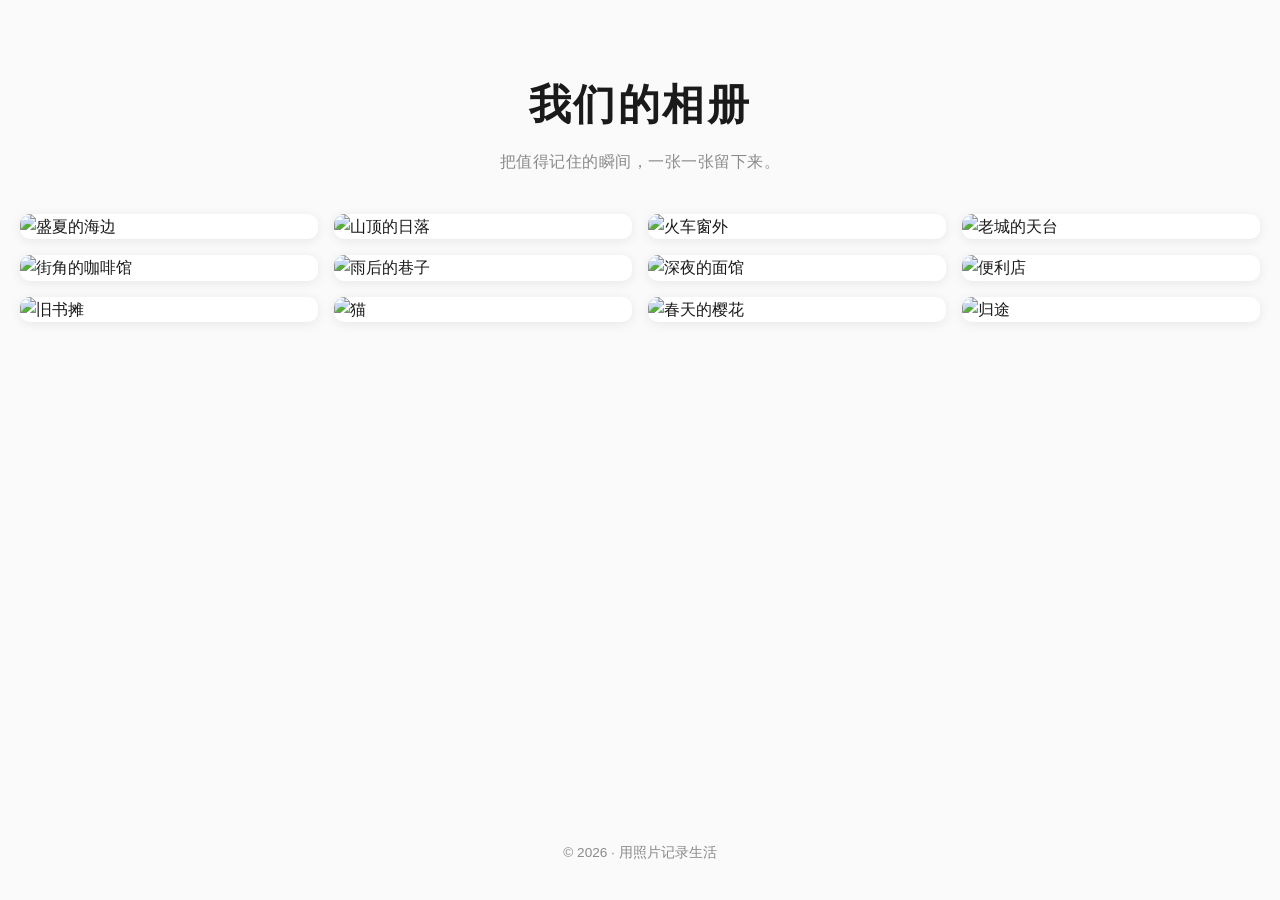
==== index.html @ 53b90f69 "init: 简约照片墙相册" ====
<!DOCTYPE html>
<html lang="zh-CN">
<head>
<meta charset="UTF-8">
<meta name="viewport" content="width=device-width, initial-scale=1.0">
<title>我们的相册</title>
<link rel="stylesheet" href="style.css">
</head>
<body>

<header class="site-header">
  <h1 id="album-title">我们的相册</h1>
  <p id="album-desc">把值得记住的瞬间，一张一张留下来。</p>
</header>

<main class="masonry" id="masonry">
  <!-- 照片由 script.js 从 photos.json 渲染 -->
</main>

<footer class="site-footer">
  <p>© <span id="footer-year"></span> · 用照片记录生活</p>
</footer>

<!-- 大图浏览 -->
<div class="lightbox" id="lightbox" aria-hidden="true">
  <button class="lb-close" id="lb-close" aria-label="关闭">&times;</button>
  <button class="lb-nav lb-prev" id="lb-prev" aria-label="上一张">&#10094;</button>
  <figure class="lb-stage">
    <img id="lb-img" src="" alt="">
    <figcaption>
      <span class="lb-title" id="lb-title"></span>
      <span class="lb-caption" id="lb-caption"></span>
      <span class="lb-count" id="lb-count"></span>
    </figcaption>
  </figure>
  <button class="lb-nav lb-next" id="lb-next" aria-label="下一张">&#10095;</button>
</div>

<script src="script.js"></script>
</body>
</html>
---- style.css ----
/* ===== 基础 ===== */
* { margin: 0; padding: 0; box-sizing: border-box; }

:root {
  --bg: #fafafa;
  --ink: #1a1a1a;
  --muted: #8a8a8a;
  --card-bg: #fff;
  --radius: 10px;
  --shadow: 0 2px 12px rgba(0,0,0,0.08);
  --shadow-hover: 0 10px 28px rgba(0,0,0,0.16);
  --gap: 16px;
}

html { -webkit-text-size-adjust: 100%; }

body {
  background: var(--bg);
  color: var(--ink);
  font-family: -apple-system, BlinkMacSystemFont, "Segoe UI", "PingFang SC",
               "Hiragino Sans GB", "Microsoft YaHei", sans-serif;
  line-height: 1.6;
  min-height: 100vh;
  display: flex;
  flex-direction: column;
}

/* ===== 头部 ===== */
.site-header {
  text-align: center;
  padding: 72px 20px 40px;
}

.site-header h1 {
  font-size: clamp(1.8rem, 4vw, 2.6rem);
  font-weight: 600;
  letter-spacing: 0.06em;
}

.site-header p {
  margin-top: 10px;
  color: var(--muted);
  font-size: 0.98rem;
  letter-spacing: 0.03em;
}

/* ===== 照片墙（瀑布流） ===== */
.masonry {
  column-count: 4;
  column-gap: var(--gap);
  max-width: 1280px;
  width: 100%;
  margin: 0 auto;
  padding: 0 20px 40px;
}

.masonry .item {
  break-inside: avoid;
  margin-bottom: var(--gap);
  border-radius: var(--radius);
  overflow: hidden;
  position: relative;
  cursor: zoom-in;
  background: var(--card-bg);
  box-shadow: var(--shadow);
  transition: transform .3s ease, box-shadow .3s ease;
}

.masonry .item:hover {
  transform: translateY(-4px);
  box-shadow: var(--shadow-hover);
}

.masonry .item img {
  display: block;
  width: 100%;
  height: auto;
  transition: transform .5s ease;
}

.masonry .item:hover img { transform: scale(1.03); }

/* 悬停遮罩：标题浮现 */
.masonry .item .overlay {
  position: absolute;
  inset: 0;
  background: linear-gradient(to top, rgba(0,0,0,0.55) 0%, transparent 45%);
  opacity: 0;
  transition: opacity .3s ease;
  display: flex;
  align-items: flex-end;
  padding: 16px;
}

.masonry .item:hover .overlay { opacity: 1; }

.masonry .item .overlay span {
  color: #fff;
  font-size: 0.95rem;
  font-weight: 500;
  letter-spacing: 0.02em;
  transform: translateY(6px);
  transition: transform .3s ease;
}

.masonry .item:hover .overlay span { transform: translateY(0); }

/* 响应式列数 */
@media (max-width: 1024px) { .masonry { column-count: 3; } }
@media (max-width: 720px)  { .masonry { column-count: 2; } }
@media (max-width: 420px)  { .masonry { column-count: 1; } }

/* ===== 页脚 ===== */
.site-footer {
  margin-top: auto;
  text-align: center;
  padding: 28px 20px 36px;
  color: var(--muted);
  font-size: 0.85rem;
}

/* ===== 大图浏览（lightbox） ===== */
.lightbox {
  position: fixed;
  inset: 0;
  background: rgba(0,0,0,0.92);
  display: flex;
  align-items: center;
  justify-content: center;
  opacity: 0;
  visibility: hidden;
  transition: opacity .25s ease, visibility .25s ease;
  z-index: 1000;
}

.lightbox.open { opacity: 1; visibility: visible; }

.lb-stage {
  max-width: min(92vw, 1200px);
  max-height: 88vh;
  display: flex;
  flex-direction: column;
  align-items: center;
  user-select: none;
}

.lb-stage img {
  max-width: 100%;
  max-height: 76vh;
  object-fit: contain;
  border-radius: 6px;
  box-shadow: 0 8px 40px rgba(0,0,0,0.5);
  opacity: 0;
  transition: opacity .3s ease;
}

.lb-stage img.loaded { opacity: 1; }

.lb-stage figcaption {
  margin-top: 16px;
  text-align: center;
  color: #ddd;
  display: flex;
  flex-direction: column;
  gap: 2px;
}

.lb-stage .lb-title { font-size: 1.05rem; color: #fff; font-weight: 500; }
.lb-stage .lb-caption { font-size: 0.88rem; color: #aaa; }
.lb-stage .lb-count { font-size: 0.8rem; color: #777; margin-top: 4px; }

.lb-close {
  position: absolute;
  top: 18px;
  right: 24px;
  width: 44px;
  height: 44px;
  border: none;
  background: transparent;
  color: #fff;
  font-size: 2rem;
  line-height: 1;
  cursor: pointer;
  border-radius: 50%;
  transition: background .2s ease;
}

.lb-close:hover { background: rgba(255,255,255,0.12); }

.lb-nav {
  position: absolute;
  top: 50%;
  transform: translateY(-50%);
  width: 52px;
  height: 52px;
  border: none;
  background: rgba(255,255,255,0.08);
  color: #fff;
  font-size: 1.3rem;
  cursor: pointer;
  border-radius: 50%;
  transition: background .2s ease;
}

.lb-nav:hover { background: rgba(255,255,255,0.2); }
.lb-prev { left: 22px; }
.lb-next { right: 22px; }

@media (max-width: 720px) {
  .lb-nav { width: 40px; height: 40px; font-size: 1rem; }
  .lb-prev { left: 8px; }
  .lb-next { right: 8px; }
}
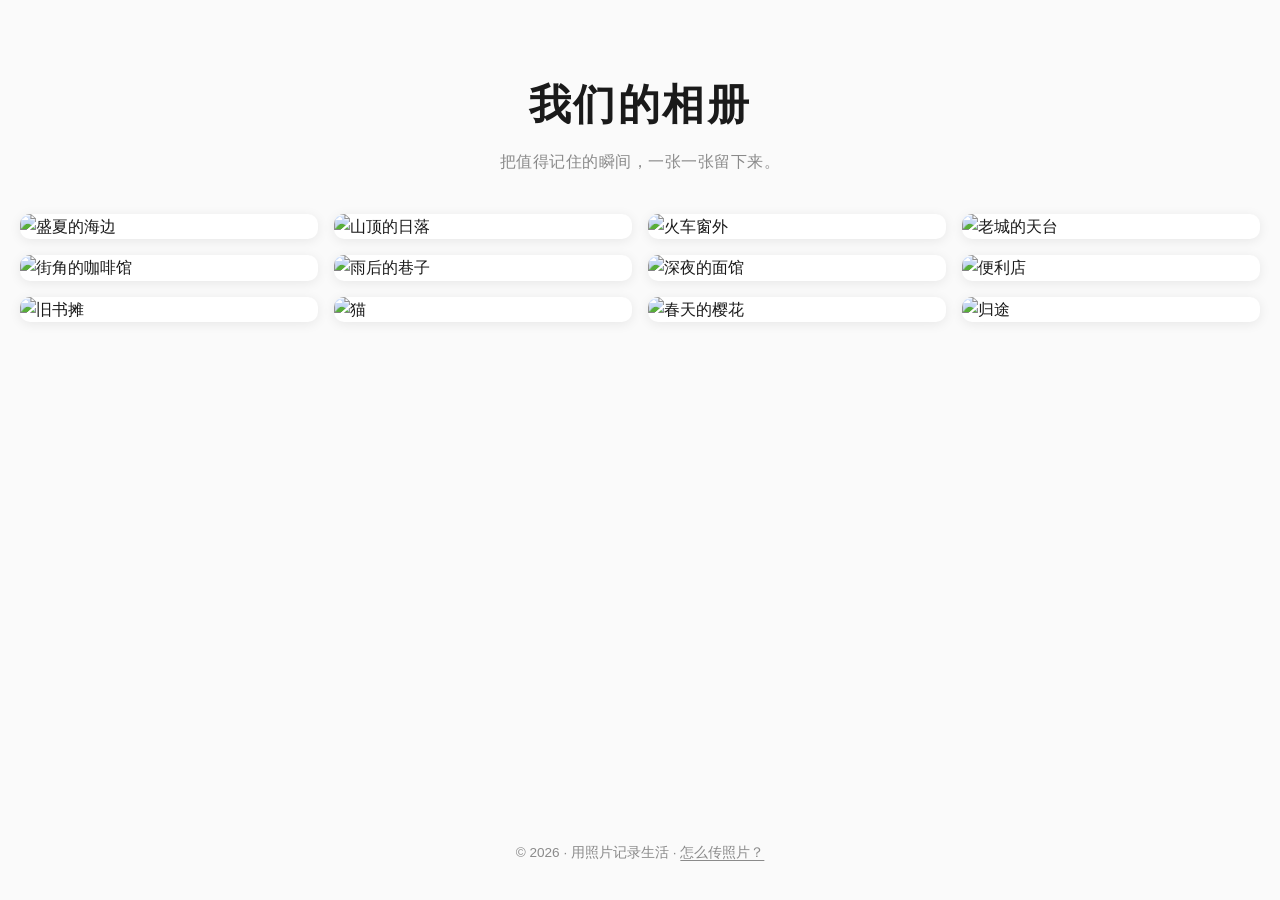
==== commit 5d430249: "add: 传照片图文教程 + images文件夹 + 页脚教程入口" ====
--- a/index.html
+++ b/index.html
@@ -18,7 +18,7 @@
 </main>
 
 <footer class="site-footer">
-  <p>© <span id="footer-year"></span> · 用照片记录生活</p>
+  <p>© <span id="footer-year"></span> · 用照片记录生活 · <a href="how-to-upload.html">怎么传照片？</a></p>
 </footer>
 
 <!-- 大图浏览 -->
--- a/style.css
+++ b/style.css
@@ -118,6 +118,14 @@
   color: var(--muted);
   font-size: 0.85rem;
 }
+
+.site-footer a {
+  color: var(--muted);
+  text-decoration: underline;
+  text-underline-offset: 3px;
+}
+
+.site-footer a:hover { color: var(--ink); }
 
 /* ===== 大图浏览（lightbox） ===== */
 .lightbox {
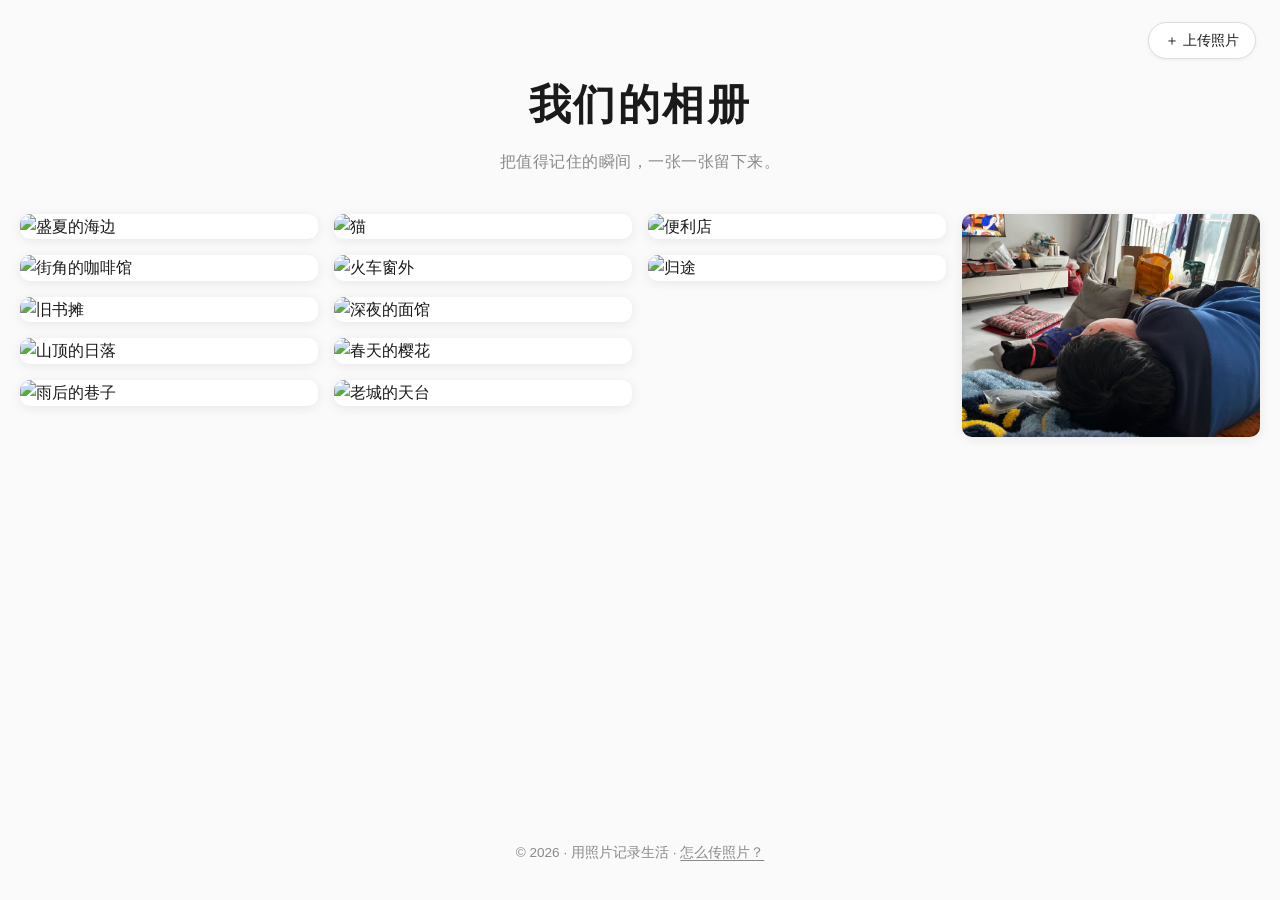
==== commit b20d0174: "feat: 网页上传（令牌hex存储） + 收录新照片" ====
--- a/index.html
+++ b/index.html
@@ -9,6 +9,7 @@
 <body>
 
 <header class="site-header">
+  <button class="upload-btn" id="upload-btn" title="上传照片">＋ 上传照片</button>
   <h1 id="album-title">我们的相册</h1>
   <p id="album-desc">把值得记住的瞬间，一张一张留下来。</p>
 </header>
@@ -36,6 +37,25 @@
   <button class="lb-nav lb-next" id="lb-next" aria-label="下一张">&#10095;</button>
 </div>
 
+<!-- 上传弹窗 -->
+<div class="upload-modal" id="upload-modal" aria-hidden="true">
+  <div class="um-card">
+    <button class="um-close" id="um-close" aria-label="关闭">&times;</button>
+    <h3>📷 上传照片</h3>
+    <div class="um-drop" id="um-drop">
+      <p>点击选择照片，或拖到这儿</p>
+      <p class="um-hint">JPG / PNG，单张不超过 3MB</p>
+      <input type="file" id="um-file" accept="image/jpeg,image/png,image/webp,image/gif" hidden>
+    </div>
+    <img class="um-preview" id="um-preview" alt="预览" hidden>
+    <input class="um-input" id="um-title" type="text" maxlength="40" placeholder="照片标题（可选）">
+    <input class="um-input" id="um-caption" type="text" maxlength="80" placeholder="想说的话（可选）">
+    <input class="um-input" id="um-password" type="password" placeholder="上传口令（问相册主人要）">
+    <button class="um-submit" id="um-submit">上传</button>
+    <p class="um-status" id="um-status"></p>
+  </div>
+</div>
+
 <script src="script.js"></script>
 </body>
 </html>
--- a/style.css
+++ b/style.css
@@ -219,3 +219,148 @@
   .lb-prev { left: 8px; }
   .lb-next { right: 8px; }
 }
+
+/* ===== 上传按钮 ===== */
+.upload-btn {
+  position: absolute;
+  top: 22px;
+  right: 24px;
+  border: 1px solid #ddd;
+  background: #fff;
+  color: var(--ink);
+  padding: 8px 16px;
+  border-radius: 999px;
+  font-size: 0.88rem;
+  cursor: pointer;
+  transition: all .2s ease;
+  box-shadow: 0 1px 4px rgba(0,0,0,0.06);
+}
+
+.upload-btn:hover {
+  background: var(--ink);
+  color: #fff;
+  border-color: var(--ink);
+}
+
+.site-header { position: relative; }
+
+@media (max-width: 720px) {
+  .upload-btn { top: 14px; right: 14px; padding: 6px 12px; font-size: 0.8rem; }
+  .site-header { padding-top: 64px; }
+}
+
+/* ===== 上传弹窗 ===== */
+.upload-modal {
+  position: fixed;
+  inset: 0;
+  background: rgba(0,0,0,0.5);
+  display: flex;
+  align-items: center;
+  justify-content: center;
+  opacity: 0;
+  visibility: hidden;
+  transition: opacity .25s ease, visibility .25s ease;
+  z-index: 1100;
+  padding: 20px;
+}
+
+.upload-modal.open { opacity: 1; visibility: visible; }
+
+.um-card {
+  background: #fff;
+  border-radius: 14px;
+  width: min(420px, 100%);
+  padding: 26px 28px;
+  box-shadow: 0 16px 60px rgba(0,0,0,0.2);
+  position: relative;
+}
+
+.um-card h3 {
+  font-size: 1.15rem;
+  margin-bottom: 16px;
+  text-align: center;
+}
+
+.um-close {
+  position: absolute;
+  top: 10px;
+  right: 14px;
+  border: none;
+  background: transparent;
+  font-size: 1.6rem;
+  line-height: 1;
+  color: #999;
+  cursor: pointer;
+}
+
+.um-close:hover { color: var(--ink); }
+
+.um-drop {
+  border: 2px dashed #ccc;
+  border-radius: 10px;
+  padding: 28px 16px;
+  text-align: center;
+  cursor: pointer;
+  transition: border-color .2s ease, background .2s ease;
+  margin-bottom: 12px;
+}
+
+.um-drop:hover, .um-drop.dragover {
+  border-color: var(--ink);
+  background: #f5f5f5;
+}
+
+.um-drop p { font-size: 0.92rem; color: #555; }
+.um-drop .um-hint { font-size: 0.78rem; color: #aaa; margin-top: 4px; }
+
+.um-preview {
+  display: block;
+  max-width: 100%;
+  max-height: 220px;
+  object-fit: contain;
+  border-radius: 8px;
+  margin: 0 auto 12px;
+}
+
+.um-input {
+  width: 100%;
+  border: 1px solid #ddd;
+  border-radius: 8px;
+  padding: 10px 12px;
+  font-size: 0.92rem;
+  margin-bottom: 10px;
+  font-family: inherit;
+  box-sizing: border-box;
+  outline: none;
+  transition: border-color .2s ease;
+}
+
+.um-input:focus { border-color: var(--ink); }
+
+.um-submit {
+  width: 100%;
+  border: none;
+  background: var(--ink);
+  color: #fff;
+  padding: 12px;
+  border-radius: 8px;
+  font-size: 0.98rem;
+  font-weight: 500;
+  cursor: pointer;
+  transition: opacity .2s ease;
+  font-family: inherit;
+}
+
+.um-submit:hover { opacity: 0.85; }
+.um-submit:disabled { opacity: 0.4; cursor: not-allowed; }
+
+.um-status {
+  margin-top: 10px;
+  font-size: 0.85rem;
+  text-align: center;
+  min-height: 1.2em;
+  color: #8a8a8a;
+}
+
+.um-status.ok { color: #1a7f37; }
+.um-status.err { color: #c0392b; }
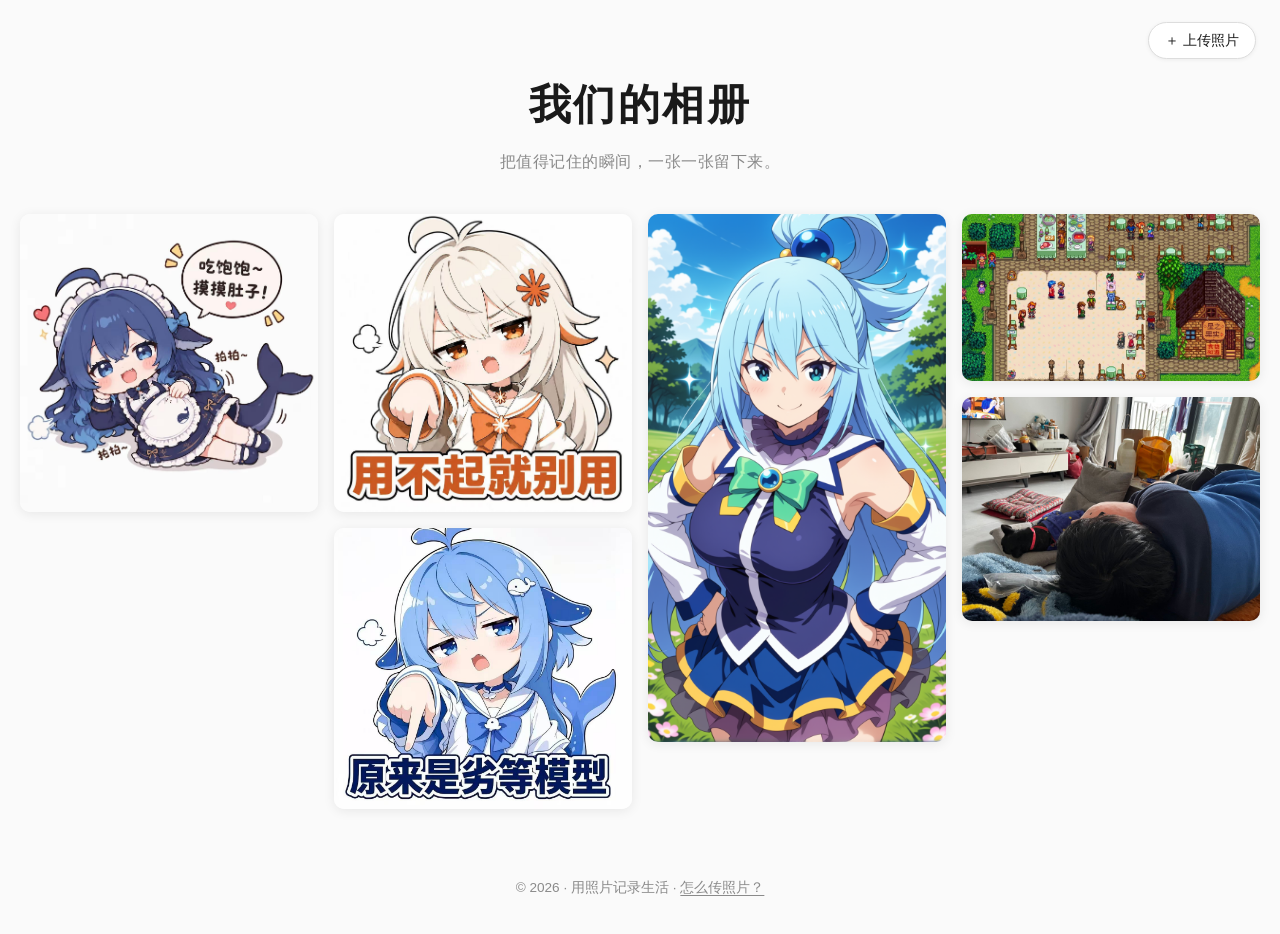
==== commit c5c06305: "feat: 上传框支持多选+批量列表容器" ====
--- a/index.html
+++ b/index.html
@@ -1,61 +1,62 @@
-<!DOCTYPE html>
-<html lang="zh-CN">
-<head>
-<meta charset="UTF-8">
-<meta name="viewport" content="width=device-width, initial-scale=1.0">
-<title>我们的相册</title>
-<link rel="stylesheet" href="style.css">
-</head>
-<body>
-
-<header class="site-header">
-  <button class="upload-btn" id="upload-btn" title="上传照片">＋ 上传照片</button>
-  <h1 id="album-title">我们的相册</h1>
-  <p id="album-desc">把值得记住的瞬间，一张一张留下来。</p>
-</header>
-
-<main class="masonry" id="masonry">
-  <!-- 照片由 script.js 从 photos.json 渲染 -->
-</main>
-
-<footer class="site-footer">
-  <p>© <span id="footer-year"></span> · 用照片记录生活 · <a href="how-to-upload.html">怎么传照片？</a></p>
-</footer>
-
-<!-- 大图浏览 -->
-<div class="lightbox" id="lightbox" aria-hidden="true">
-  <button class="lb-close" id="lb-close" aria-label="关闭">&times;</button>
-  <button class="lb-nav lb-prev" id="lb-prev" aria-label="上一张">&#10094;</button>
-  <figure class="lb-stage">
-    <img id="lb-img" src="" alt="">
-    <figcaption>
-      <span class="lb-title" id="lb-title"></span>
-      <span class="lb-caption" id="lb-caption"></span>
-      <span class="lb-count" id="lb-count"></span>
-    </figcaption>
-  </figure>
-  <button class="lb-nav lb-next" id="lb-next" aria-label="下一张">&#10095;</button>
-</div>
-
-<!-- 上传弹窗 -->
-<div class="upload-modal" id="upload-modal" aria-hidden="true">
-  <div class="um-card">
-    <button class="um-close" id="um-close" aria-label="关闭">&times;</button>
-    <h3>📷 上传照片</h3>
-    <div class="um-drop" id="um-drop">
-      <p>点击选择照片，或拖到这儿</p>
-      <p class="um-hint">JPG / PNG，单张不超过 3MB</p>
-      <input type="file" id="um-file" accept="image/jpeg,image/png,image/webp,image/gif" hidden>
-    </div>
-    <img class="um-preview" id="um-preview" alt="预览" hidden>
-    <input class="um-input" id="um-title" type="text" maxlength="40" placeholder="照片标题（可选）">
-    <input class="um-input" id="um-caption" type="text" maxlength="80" placeholder="想说的话（可选）">
-    <input class="um-input" id="um-password" type="password" placeholder="上传口令（问相册主人要）">
-    <button class="um-submit" id="um-submit">上传</button>
-    <p class="um-status" id="um-status"></p>
-  </div>
-</div>
-
-<script src="script.js"></script>
-</body>
-</html>
+<!DOCTYPE html>
+<html lang="zh-CN">
+<head>
+<meta charset="UTF-8">
+<meta name="viewport" content="width=device-width, initial-scale=1.0">
+<title>我们的相册</title>
+<link rel="stylesheet" href="style.css">
+</head>
+<body>
+
+<header class="site-header">
+  <button class="upload-btn" id="upload-btn" title="上传照片">＋ 上传照片</button>
+  <h1 id="album-title">我们的相册</h1>
+  <p id="album-desc">把值得记住的瞬间，一张一张留下来。</p>
+</header>
+
+<main class="masonry" id="masonry">
+  <!-- 照片由 script.js 从 photos.json 渲染 -->
+</main>
+
+<footer class="site-footer">
+  <p>© <span id="footer-year"></span> · 用照片记录生活 · <a href="how-to-upload.html">怎么传照片？</a></p>
+</footer>
+
+<!-- 大图浏览 -->
+<div class="lightbox" id="lightbox" aria-hidden="true">
+  <button class="lb-close" id="lb-close" aria-label="关闭">&times;</button>
+  <button class="lb-nav lb-prev" id="lb-prev" aria-label="上一张">&#10094;</button>
+  <figure class="lb-stage">
+    <img id="lb-img" src="" alt="">
+    <figcaption>
+      <span class="lb-title" id="lb-title"></span>
+      <span class="lb-caption" id="lb-caption"></span>
+      <span class="lb-count" id="lb-count"></span>
+    </figcaption>
+  </figure>
+  <button class="lb-nav lb-next" id="lb-next" aria-label="下一张">&#10095;</button>
+</div>
+
+<!-- 上传弹窗 -->
+<div class="upload-modal" id="upload-modal" aria-hidden="true">
+  <div class="um-card">
+    <button class="um-close" id="um-close" aria-label="关闭">&times;</button>
+    <h3>📷 上传照片</h3>
+    <div class="um-drop" id="um-drop">
+      <p>点击选照片，或拖到这儿（可多选/多拖）</p>
+      <p class="um-hint">JPG / PNG / WEBP / GIF，单张不超过 8MB，自动压缩</p>
+      <input type="file" id="um-file" accept="image/jpeg,image/png,image/webp,image/gif" multiple hidden>
+    </div>
+    <img class="um-preview" id="um-preview" alt="预览" hidden>
+    <div class="um-list" id="um-list" hidden></div>
+    <input class="um-input" id="um-title" type="text" maxlength="40" placeholder="照片标题（可选）">
+    <input class="um-input" id="um-caption" type="text" maxlength="80" placeholder="想说的话（可选）">
+    <input class="um-input" id="um-password" type="password" placeholder="上传口令（问相册主人要）">
+    <button class="um-submit" id="um-submit">上传</button>
+    <p class="um-status" id="um-status"></p>
+  </div>
+</div>
+
+<script src="script.js"></script>
+</body>
+</html>
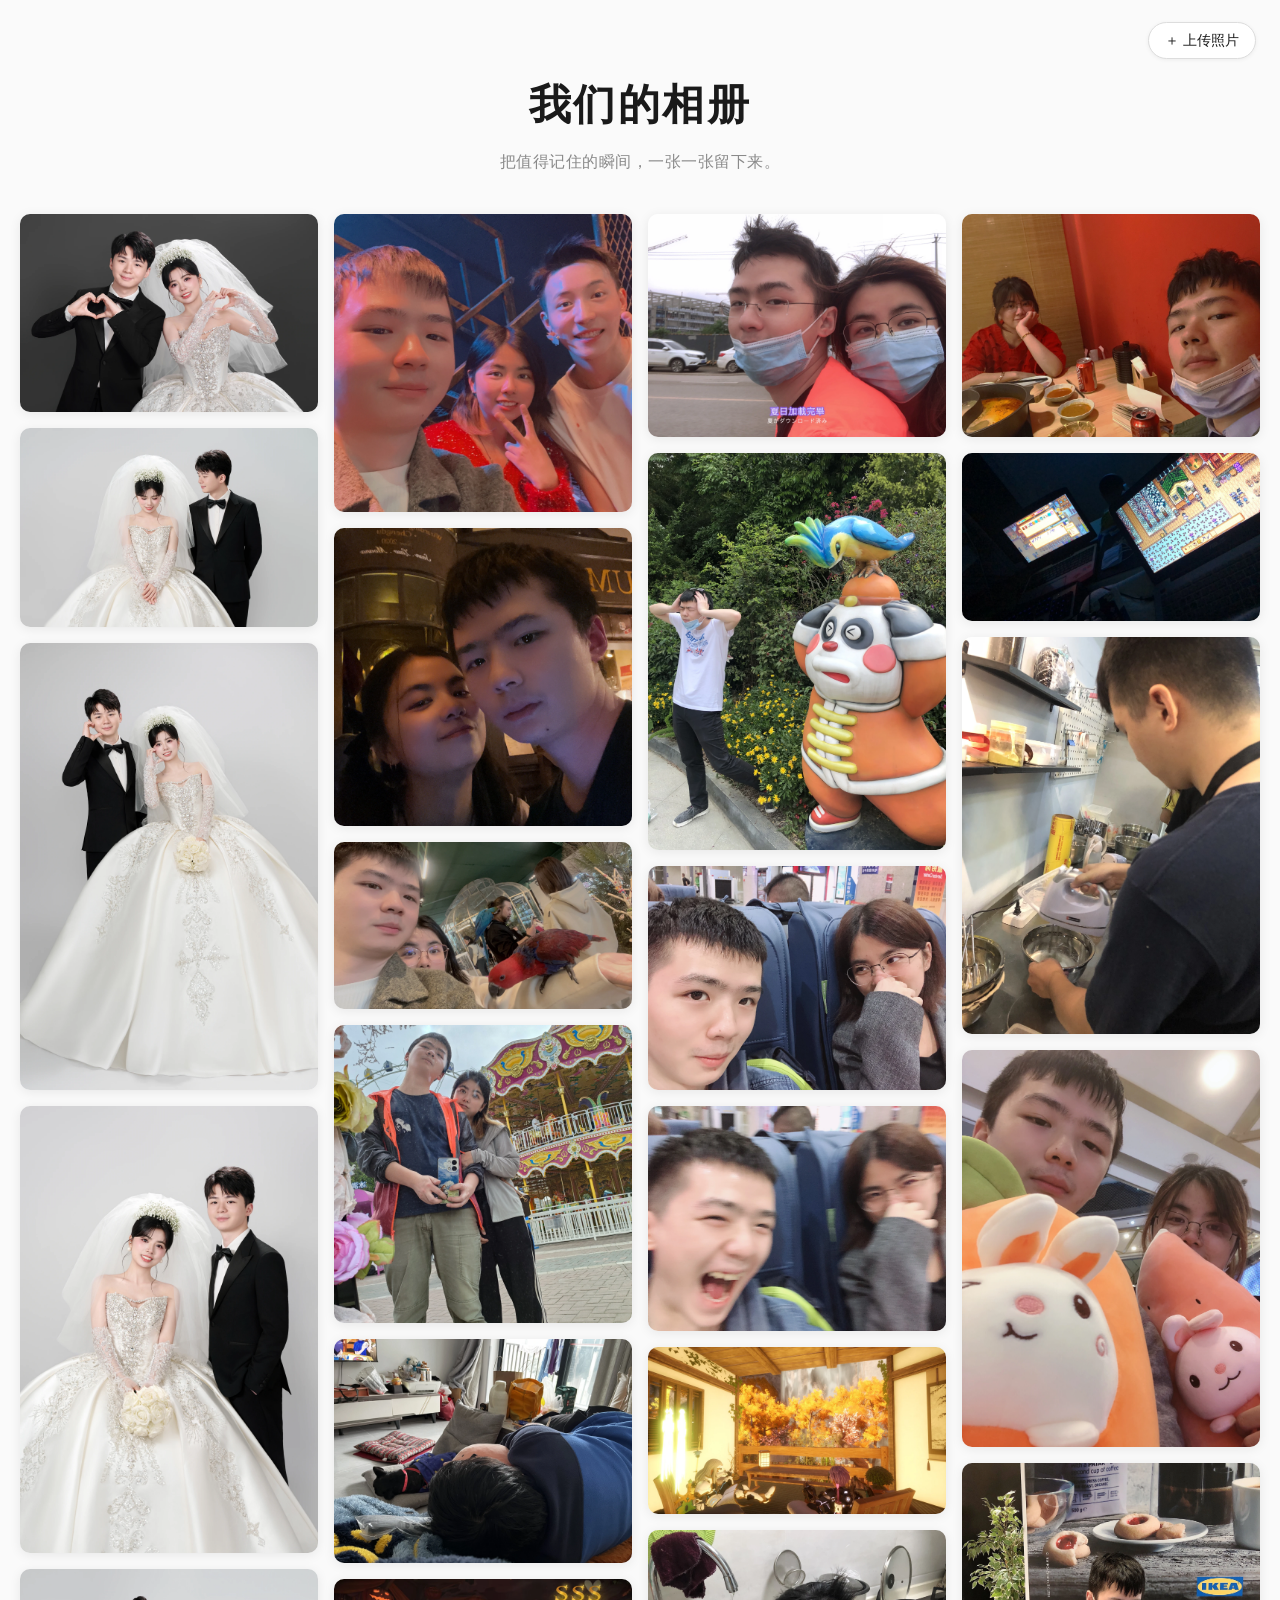
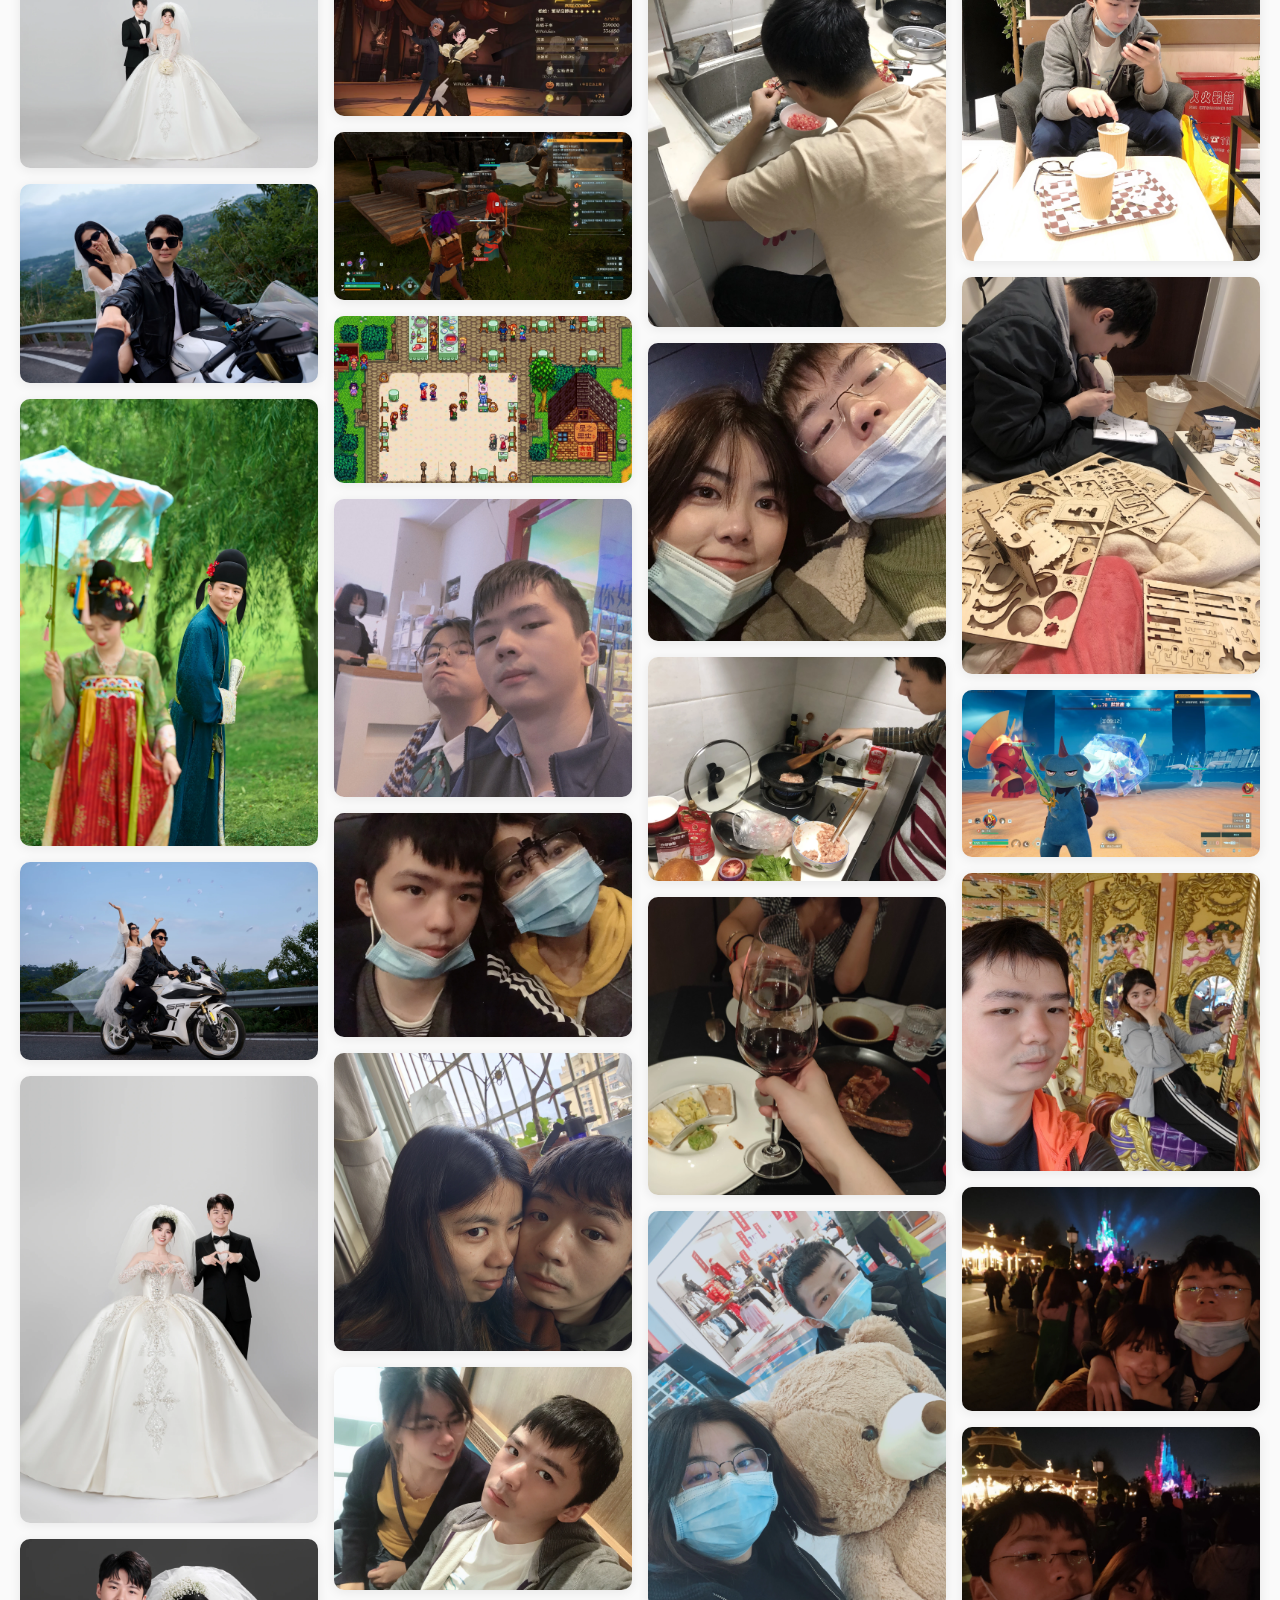
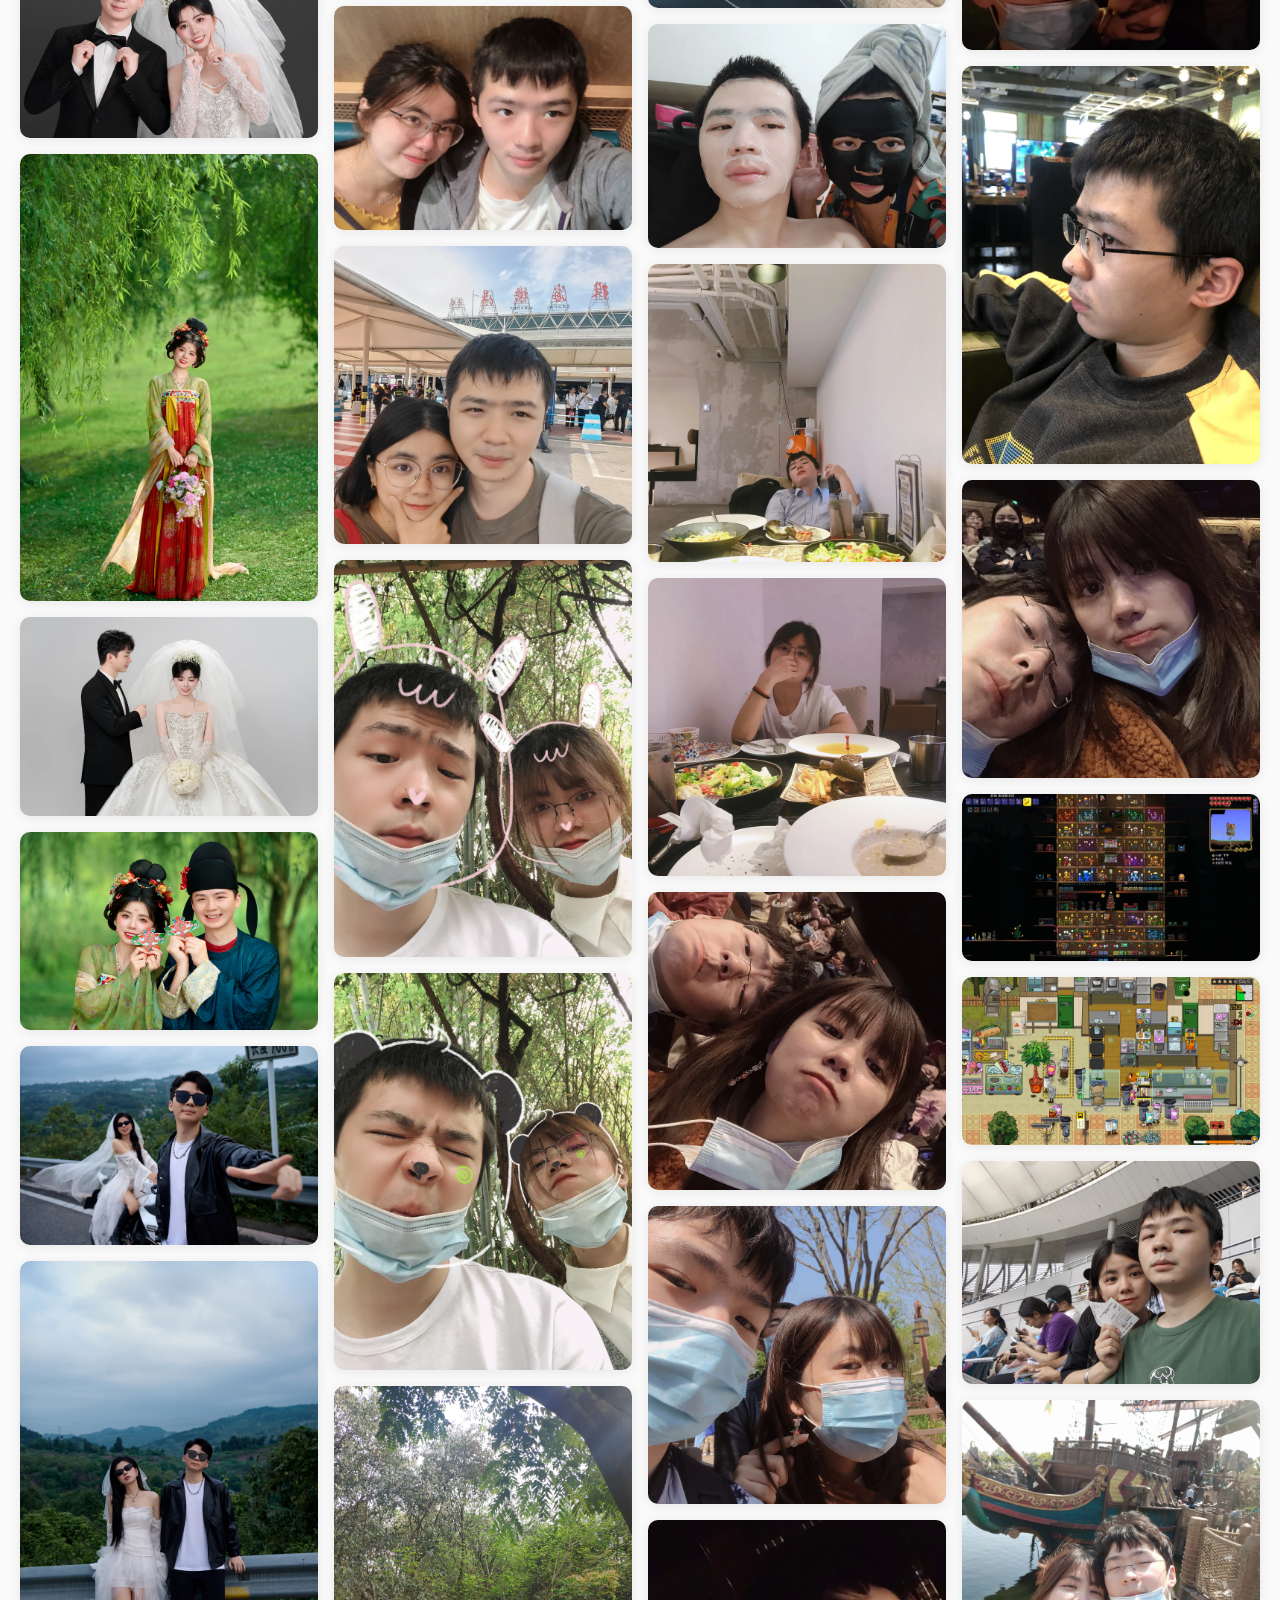
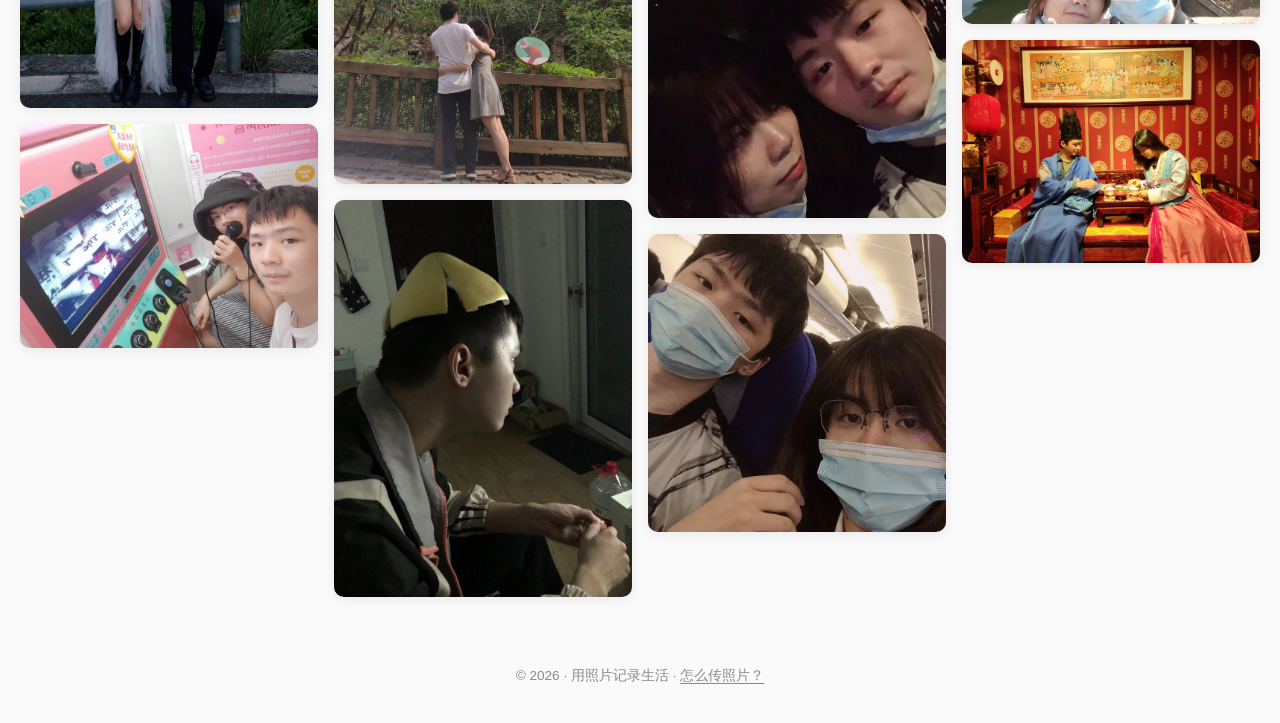
==== commit 10891f54: "feat: 展示版show/(2560webp)——点开秒开，原图改为下载按钮" ====
--- a/index.html
+++ b/index.html
@@ -25,6 +25,7 @@
 <!-- 大图浏览 -->
 <div class="lightbox" id="lightbox" aria-hidden="true">
   <button class="lb-close" id="lb-close" aria-label="关闭">&times;</button>
+  <a class="lb-download" id="lb-download" href="#" download title="下载原图">⬇ 原图</a>
   <button class="lb-nav lb-prev" id="lb-prev" aria-label="上一张">&#10094;</button>
   <figure class="lb-stage">
     <img id="lb-img" src="" alt="">
@@ -44,7 +45,7 @@
     <h3>📷 上传照片</h3>
     <div class="um-drop" id="um-drop">
       <p>点击选照片，或拖到这儿（可多选/多拖）</p>
-      <p class="um-hint">JPG / PNG / WEBP / GIF，单张不超过 8MB，自动压缩</p>
+      <p class="um-hint">JPG / PNG / WEBP / GIF，单张不超过 25MB，原图上传不压缩</p>
       <input type="file" id="um-file" accept="image/jpeg,image/png,image/webp,image/gif" multiple hidden>
     </div>
     <img class="um-preview" id="um-preview" alt="预览" hidden>
--- a/style.css
+++ b/style.css
@@ -1,366 +1,435 @@
-/* ===== 基础 ===== */
-* { margin: 0; padding: 0; box-sizing: border-box; }
-
-:root {
-  --bg: #fafafa;
-  --ink: #1a1a1a;
-  --muted: #8a8a8a;
-  --card-bg: #fff;
-  --radius: 10px;
-  --shadow: 0 2px 12px rgba(0,0,0,0.08);
-  --shadow-hover: 0 10px 28px rgba(0,0,0,0.16);
-  --gap: 16px;
-}
-
-html { -webkit-text-size-adjust: 100%; }
-
-body {
-  background: var(--bg);
-  color: var(--ink);
-  font-family: -apple-system, BlinkMacSystemFont, "Segoe UI", "PingFang SC",
-               "Hiragino Sans GB", "Microsoft YaHei", sans-serif;
-  line-height: 1.6;
-  min-height: 100vh;
-  display: flex;
-  flex-direction: column;
-}
-
-/* ===== 头部 ===== */
-.site-header {
-  text-align: center;
-  padding: 72px 20px 40px;
-}
-
-.site-header h1 {
-  font-size: clamp(1.8rem, 4vw, 2.6rem);
-  font-weight: 600;
-  letter-spacing: 0.06em;
-}
-
-.site-header p {
-  margin-top: 10px;
-  color: var(--muted);
-  font-size: 0.98rem;
-  letter-spacing: 0.03em;
-}
-
-/* ===== 照片墙（瀑布流） ===== */
-.masonry {
-  column-count: 4;
-  column-gap: var(--gap);
-  max-width: 1280px;
-  width: 100%;
-  margin: 0 auto;
-  padding: 0 20px 40px;
-}
-
-.masonry .item {
-  break-inside: avoid;
-  margin-bottom: var(--gap);
-  border-radius: var(--radius);
-  overflow: hidden;
-  position: relative;
-  cursor: zoom-in;
-  background: var(--card-bg);
-  box-shadow: var(--shadow);
-  transition: transform .3s ease, box-shadow .3s ease;
-}
-
-.masonry .item:hover {
-  transform: translateY(-4px);
-  box-shadow: var(--shadow-hover);
-}
-
-.masonry .item img {
-  display: block;
-  width: 100%;
-  height: auto;
-  transition: transform .5s ease;
-}
-
-.masonry .item:hover img { transform: scale(1.03); }
-
-/* 悬停遮罩：标题浮现 */
-.masonry .item .overlay {
-  position: absolute;
-  inset: 0;
-  background: linear-gradient(to top, rgba(0,0,0,0.55) 0%, transparent 45%);
-  opacity: 0;
-  transition: opacity .3s ease;
-  display: flex;
-  align-items: flex-end;
-  padding: 16px;
-}
-
-.masonry .item:hover .overlay { opacity: 1; }
-
-.masonry .item .overlay span {
-  color: #fff;
-  font-size: 0.95rem;
-  font-weight: 500;
-  letter-spacing: 0.02em;
-  transform: translateY(6px);
-  transition: transform .3s ease;
-}
-
-.masonry .item:hover .overlay span { transform: translateY(0); }
-
-/* 响应式列数 */
-@media (max-width: 1024px) { .masonry { column-count: 3; } }
-@media (max-width: 720px)  { .masonry { column-count: 2; } }
-@media (max-width: 420px)  { .masonry { column-count: 1; } }
-
-/* ===== 页脚 ===== */
-.site-footer {
-  margin-top: auto;
-  text-align: center;
-  padding: 28px 20px 36px;
-  color: var(--muted);
-  font-size: 0.85rem;
-}
-
-.site-footer a {
-  color: var(--muted);
-  text-decoration: underline;
-  text-underline-offset: 3px;
-}
-
-.site-footer a:hover { color: var(--ink); }
-
-/* ===== 大图浏览（lightbox） ===== */
-.lightbox {
-  position: fixed;
-  inset: 0;
-  background: rgba(0,0,0,0.92);
-  display: flex;
-  align-items: center;
-  justify-content: center;
-  opacity: 0;
-  visibility: hidden;
-  transition: opacity .25s ease, visibility .25s ease;
-  z-index: 1000;
-}
-
-.lightbox.open { opacity: 1; visibility: visible; }
-
-.lb-stage {
-  max-width: min(92vw, 1200px);
-  max-height: 88vh;
-  display: flex;
-  flex-direction: column;
-  align-items: center;
-  user-select: none;
-}
-
-.lb-stage img {
-  max-width: 100%;
-  max-height: 76vh;
-  object-fit: contain;
-  border-radius: 6px;
-  box-shadow: 0 8px 40px rgba(0,0,0,0.5);
-  opacity: 0;
-  transition: opacity .3s ease;
-}
-
-.lb-stage img.loaded { opacity: 1; }
-
-.lb-stage figcaption {
-  margin-top: 16px;
-  text-align: center;
-  color: #ddd;
-  display: flex;
-  flex-direction: column;
-  gap: 2px;
-}
-
-.lb-stage .lb-title { font-size: 1.05rem; color: #fff; font-weight: 500; }
-.lb-stage .lb-caption { font-size: 0.88rem; color: #aaa; }
-.lb-stage .lb-count { font-size: 0.8rem; color: #777; margin-top: 4px; }
-
-.lb-close {
-  position: absolute;
-  top: 18px;
-  right: 24px;
-  width: 44px;
-  height: 44px;
-  border: none;
-  background: transparent;
-  color: #fff;
-  font-size: 2rem;
-  line-height: 1;
-  cursor: pointer;
-  border-radius: 50%;
-  transition: background .2s ease;
-}
-
-.lb-close:hover { background: rgba(255,255,255,0.12); }
-
-.lb-nav {
-  position: absolute;
-  top: 50%;
-  transform: translateY(-50%);
-  width: 52px;
-  height: 52px;
-  border: none;
-  background: rgba(255,255,255,0.08);
-  color: #fff;
-  font-size: 1.3rem;
-  cursor: pointer;
-  border-radius: 50%;
-  transition: background .2s ease;
-}
-
-.lb-nav:hover { background: rgba(255,255,255,0.2); }
-.lb-prev { left: 22px; }
-.lb-next { right: 22px; }
-
-@media (max-width: 720px) {
-  .lb-nav { width: 40px; height: 40px; font-size: 1rem; }
-  .lb-prev { left: 8px; }
-  .lb-next { right: 8px; }
-}
-
-/* ===== 上传按钮 ===== */
-.upload-btn {
-  position: absolute;
-  top: 22px;
-  right: 24px;
-  border: 1px solid #ddd;
-  background: #fff;
-  color: var(--ink);
-  padding: 8px 16px;
-  border-radius: 999px;
-  font-size: 0.88rem;
-  cursor: pointer;
-  transition: all .2s ease;
-  box-shadow: 0 1px 4px rgba(0,0,0,0.06);
-}
-
-.upload-btn:hover {
-  background: var(--ink);
-  color: #fff;
-  border-color: var(--ink);
-}
-
-.site-header { position: relative; }
-
-@media (max-width: 720px) {
-  .upload-btn { top: 14px; right: 14px; padding: 6px 12px; font-size: 0.8rem; }
-  .site-header { padding-top: 64px; }
-}
-
-/* ===== 上传弹窗 ===== */
-.upload-modal {
-  position: fixed;
-  inset: 0;
-  background: rgba(0,0,0,0.5);
-  display: flex;
-  align-items: center;
-  justify-content: center;
-  opacity: 0;
-  visibility: hidden;
-  transition: opacity .25s ease, visibility .25s ease;
-  z-index: 1100;
-  padding: 20px;
-}
-
-.upload-modal.open { opacity: 1; visibility: visible; }
-
-.um-card {
-  background: #fff;
-  border-radius: 14px;
-  width: min(420px, 100%);
-  padding: 26px 28px;
-  box-shadow: 0 16px 60px rgba(0,0,0,0.2);
-  position: relative;
-}
-
-.um-card h3 {
-  font-size: 1.15rem;
-  margin-bottom: 16px;
-  text-align: center;
-}
-
-.um-close {
-  position: absolute;
-  top: 10px;
-  right: 14px;
-  border: none;
-  background: transparent;
-  font-size: 1.6rem;
-  line-height: 1;
-  color: #999;
-  cursor: pointer;
-}
-
-.um-close:hover { color: var(--ink); }
-
-.um-drop {
-  border: 2px dashed #ccc;
-  border-radius: 10px;
-  padding: 28px 16px;
-  text-align: center;
-  cursor: pointer;
-  transition: border-color .2s ease, background .2s ease;
-  margin-bottom: 12px;
-}
-
-.um-drop:hover, .um-drop.dragover {
-  border-color: var(--ink);
-  background: #f5f5f5;
-}
-
-.um-drop p { font-size: 0.92rem; color: #555; }
-.um-drop .um-hint { font-size: 0.78rem; color: #aaa; margin-top: 4px; }
-
-.um-preview {
-  display: block;
-  max-width: 100%;
-  max-height: 220px;
-  object-fit: contain;
-  border-radius: 8px;
-  margin: 0 auto 12px;
-}
-
-.um-input {
-  width: 100%;
-  border: 1px solid #ddd;
-  border-radius: 8px;
-  padding: 10px 12px;
-  font-size: 0.92rem;
-  margin-bottom: 10px;
-  font-family: inherit;
-  box-sizing: border-box;
-  outline: none;
-  transition: border-color .2s ease;
-}
-
-.um-input:focus { border-color: var(--ink); }
-
-.um-submit {
-  width: 100%;
-  border: none;
-  background: var(--ink);
-  color: #fff;
-  padding: 12px;
-  border-radius: 8px;
-  font-size: 0.98rem;
-  font-weight: 500;
-  cursor: pointer;
-  transition: opacity .2s ease;
-  font-family: inherit;
-}
-
-.um-submit:hover { opacity: 0.85; }
-.um-submit:disabled { opacity: 0.4; cursor: not-allowed; }
-
-.um-status {
-  margin-top: 10px;
-  font-size: 0.85rem;
-  text-align: center;
-  min-height: 1.2em;
-  color: #8a8a8a;
-}
-
-.um-status.ok { color: #1a7f37; }
-.um-status.err { color: #c0392b; }
+/* ===== 基础 ===== */
+* { margin: 0; padding: 0; box-sizing: border-box; }
+
+:root {
+  --bg: #fafafa;
+  --ink: #1a1a1a;
+  --muted: #8a8a8a;
+  --card-bg: #fff;
+  --radius: 10px;
+  --shadow: 0 2px 12px rgba(0,0,0,0.08);
+  --shadow-hover: 0 10px 28px rgba(0,0,0,0.16);
+  --gap: 16px;
+}
+
+html { -webkit-text-size-adjust: 100%; }
+
+body {
+  background: var(--bg);
+  color: var(--ink);
+  font-family: -apple-system, BlinkMacSystemFont, "Segoe UI", "PingFang SC",
+               "Hiragino Sans GB", "Microsoft YaHei", sans-serif;
+  line-height: 1.6;
+  min-height: 100vh;
+  display: flex;
+  flex-direction: column;
+}
+
+/* ===== 头部 ===== */
+.site-header {
+  text-align: center;
+  padding: 72px 20px 40px;
+}
+
+.site-header h1 {
+  font-size: clamp(1.8rem, 4vw, 2.6rem);
+  font-weight: 600;
+  letter-spacing: 0.06em;
+}
+
+.site-header p {
+  margin-top: 10px;
+  color: var(--muted);
+  font-size: 0.98rem;
+  letter-spacing: 0.03em;
+}
+
+/* ===== 照片墙（瀑布流） ===== */
+.masonry {
+  column-count: 4;
+  column-gap: var(--gap);
+  max-width: 1280px;
+  width: 100%;
+  margin: 0 auto;
+  padding: 0 20px 40px;
+}
+
+.masonry .item {
+  break-inside: avoid;
+  margin-bottom: var(--gap);
+  border-radius: var(--radius);
+  overflow: hidden;
+  position: relative;
+  cursor: zoom-in;
+  background: var(--card-bg);
+  box-shadow: var(--shadow);
+  transition: transform .3s ease, box-shadow .3s ease;
+}
+
+.masonry .item:hover {
+  transform: translateY(-4px);
+  box-shadow: var(--shadow-hover);
+}
+
+.masonry .item img {
+  display: block;
+  width: 100%;
+  height: auto;
+  transition: transform .5s ease;
+}
+
+.masonry .item:hover img { transform: scale(1.03); }
+
+/* 悬停遮罩：标题浮现 */
+.masonry .item .overlay {
+  position: absolute;
+  inset: 0;
+  background: linear-gradient(to top, rgba(0,0,0,0.55) 0%, transparent 45%);
+  opacity: 0;
+  transition: opacity .3s ease;
+  display: flex;
+  align-items: flex-end;
+  padding: 16px;
+}
+
+.masonry .item:hover .overlay { opacity: 1; }
+
+.masonry .item .overlay span {
+  color: #fff;
+  font-size: 0.95rem;
+  font-weight: 500;
+  letter-spacing: 0.02em;
+  transform: translateY(6px);
+  transition: transform .3s ease;
+}
+
+.masonry .item:hover .overlay span { transform: translateY(0); }
+
+/* 响应式列数 */
+@media (max-width: 1024px) { .masonry { column-count: 3; } }
+@media (max-width: 720px)  { .masonry { column-count: 2; } }
+@media (max-width: 420px)  { .masonry { column-count: 1; } }
+
+/* ===== 页脚 ===== */
+.site-footer {
+  margin-top: auto;
+  text-align: center;
+  padding: 28px 20px 36px;
+  color: var(--muted);
+  font-size: 0.85rem;
+}
+
+.site-footer a {
+  color: var(--muted);
+  text-decoration: underline;
+  text-underline-offset: 3px;
+}
+
+.site-footer a:hover { color: var(--ink); }
+
+/* ===== 大图浏览（lightbox） ===== */
+.lightbox {
+  position: fixed;
+  inset: 0;
+  background: rgba(0,0,0,0.92);
+  display: flex;
+  align-items: center;
+  justify-content: center;
+  opacity: 0;
+  visibility: hidden;
+  transition: opacity .25s ease, visibility .25s ease;
+  z-index: 1000;
+}
+
+.lightbox.open { opacity: 1; visibility: visible; }
+
+.lb-stage {
+  max-width: min(92vw, 1200px);
+  max-height: 88vh;
+  display: flex;
+  flex-direction: column;
+  align-items: center;
+  user-select: none;
+}
+
+.lb-stage img {
+  max-width: 100%;
+  max-height: 76vh;
+  object-fit: contain;
+  border-radius: 6px;
+  box-shadow: 0 8px 40px rgba(0,0,0,0.5);
+  opacity: 0;
+  transition: opacity .3s ease;
+}
+
+.lb-stage img.loaded { opacity: 1; }
+
+.lb-stage figcaption {
+  margin-top: 16px;
+  text-align: center;
+  color: #ddd;
+  display: flex;
+  flex-direction: column;
+  gap: 2px;
+}
+
+.lb-stage .lb-title { font-size: 1.05rem; color: #fff; font-weight: 500; }
+.lb-stage .lb-caption { font-size: 0.88rem; color: #aaa; }
+.lb-stage .lb-count { font-size: 0.8rem; color: #777; margin-top: 4px; }
+
+.lb-close {
+  position: absolute;
+  top: 18px;
+  right: 24px;
+  width: 44px;
+  height: 44px;
+  border: none;
+  background: transparent;
+  color: #fff;
+  font-size: 2rem;
+  line-height: 1;
+  cursor: pointer;
+  border-radius: 50%;
+  transition: background .2s ease;
+}
+
+.lb-close:hover { background: rgba(255,255,255,0.12); }
+
+.lb-download {
+  position: absolute;
+  top: 26px;
+  right: 80px;
+  color: #fff;
+  font-size: 0.85rem;
+  text-decoration: none;
+  padding: 8px 14px;
+  border-radius: 999px;
+  background: rgba(255,255,255,0.08);
+  transition: background .2s ease;
+  z-index: 1001;
+}
+
+.lb-download:hover { background: rgba(255,255,255,0.2); }
+
+.lb-nav {
+  position: absolute;
+  top: 50%;
+  transform: translateY(-50%);
+  width: 52px;
+  height: 52px;
+  border: none;
+  background: rgba(255,255,255,0.08);
+  color: #fff;
+  font-size: 1.3rem;
+  cursor: pointer;
+  border-radius: 50%;
+  transition: background .2s ease;
+}
+
+.lb-nav:hover { background: rgba(255,255,255,0.2); }
+.lb-prev { left: 22px; }
+.lb-next { right: 22px; }
+
+@media (max-width: 720px) {
+  .lb-nav { width: 40px; height: 40px; font-size: 1rem; }
+  .lb-prev { left: 8px; }
+  .lb-next { right: 8px; }
+}
+
+/* ===== 上传按钮 ===== */
+.upload-btn {
+  position: absolute;
+  top: 22px;
+  right: 24px;
+  border: 1px solid #ddd;
+  background: #fff;
+  color: var(--ink);
+  padding: 8px 16px;
+  border-radius: 999px;
+  font-size: 0.88rem;
+  cursor: pointer;
+  transition: all .2s ease;
+  box-shadow: 0 1px 4px rgba(0,0,0,0.06);
+}
+
+.upload-btn:hover {
+  background: var(--ink);
+  color: #fff;
+  border-color: var(--ink);
+}
+
+.site-header { position: relative; }
+
+@media (max-width: 720px) {
+  .upload-btn { top: 14px; right: 14px; padding: 6px 12px; font-size: 0.8rem; }
+  .site-header { padding-top: 64px; }
+}
+
+/* ===== 上传弹窗 ===== */
+.upload-modal {
+  position: fixed;
+  inset: 0;
+  background: rgba(0,0,0,0.5);
+  display: flex;
+  align-items: center;
+  justify-content: center;
+  opacity: 0;
+  visibility: hidden;
+  transition: opacity .25s ease, visibility .25s ease;
+  z-index: 1100;
+  padding: 20px;
+}
+
+.upload-modal.open { opacity: 1; visibility: visible; }
+
+.um-card {
+  background: #fff;
+  border-radius: 14px;
+  width: min(420px, 100%);
+  padding: 26px 28px;
+  box-shadow: 0 16px 60px rgba(0,0,0,0.2);
+  position: relative;
+}
+
+.um-card h3 {
+  font-size: 1.15rem;
+  margin-bottom: 16px;
+  text-align: center;
+}
+
+.um-close {
+  position: absolute;
+  top: 10px;
+  right: 14px;
+  border: none;
+  background: transparent;
+  font-size: 1.6rem;
+  line-height: 1;
+  color: #999;
+  cursor: pointer;
+}
+
+.um-close:hover { color: var(--ink); }
+
+.um-drop {
+  border: 2px dashed #ccc;
+  border-radius: 10px;
+  padding: 28px 16px;
+  text-align: center;
+  cursor: pointer;
+  transition: border-color .2s ease, background .2s ease;
+  margin-bottom: 12px;
+}
+
+.um-drop:hover, .um-drop.dragover {
+  border-color: var(--ink);
+  background: #f5f5f5;
+}
+
+.um-drop p { font-size: 0.92rem; color: #555; }
+.um-drop .um-hint { font-size: 0.78rem; color: #aaa; margin-top: 4px; }
+
+.um-preview {
+  display: block;
+  max-width: 100%;
+  max-height: 220px;
+  object-fit: contain;
+  border-radius: 8px;
+  margin: 0 auto 12px;
+}
+
+/* 批量模式：已选照片列表 */
+.um-list {
+  max-height: 200px;
+  overflow-y: auto;
+  margin-bottom: 12px;
+  display: flex;
+  flex-direction: column;
+  gap: 8px;
+}
+
+.um-item {
+  display: flex;
+  align-items: center;
+  gap: 8px;
+}
+
+.um-item img {
+  width: 44px;
+  height: 44px;
+  object-fit: cover;
+  border-radius: 6px;
+  flex-shrink: 0;
+}
+
+.um-item input {
+  flex: 1;
+  min-width: 0;
+  border: 1px solid #ddd;
+  border-radius: 8px;
+  padding: 8px 10px;
+  font-size: 0.86rem;
+  font-family: inherit;
+  outline: none;
+  transition: border-color .2s ease;
+}
+
+.um-item input:focus { border-color: var(--ink); }
+
+.um-item-del {
+  border: none;
+  background: transparent;
+  color: #bbb;
+  font-size: 1.15rem;
+  line-height: 1;
+  cursor: pointer;
+  padding: 4px 6px;
+  flex-shrink: 0;
+  border-radius: 6px;
+  transition: color .2s ease, background .2s ease;
+}
+
+.um-item-del:hover { color: #c0392b; background: #f5f5f5; }
+
+.um-input {
+  width: 100%;
+  border: 1px solid #ddd;
+  border-radius: 8px;
+  padding: 10px 12px;
+  font-size: 0.92rem;
+  margin-bottom: 10px;
+  font-family: inherit;
+  box-sizing: border-box;
+  outline: none;
+  transition: border-color .2s ease;
+}
+
+.um-input:focus { border-color: var(--ink); }
+
+.um-submit {
+  width: 100%;
+  border: none;
+  background: var(--ink);
+  color: #fff;
+  padding: 12px;
+  border-radius: 8px;
+  font-size: 0.98rem;
+  font-weight: 500;
+  cursor: pointer;
+  transition: opacity .2s ease;
+  font-family: inherit;
+}
+
+.um-submit:hover { opacity: 0.85; }
+.um-submit:disabled { opacity: 0.4; cursor: not-allowed; }
+
+.um-status {
+  margin-top: 10px;
+  font-size: 0.85rem;
+  text-align: center;
+  min-height: 1.2em;
+  color: #8a8a8a;
+}
+
+.um-status.ok { color: #1a7f37; }
+.um-status.err { color: #c0392b; }
